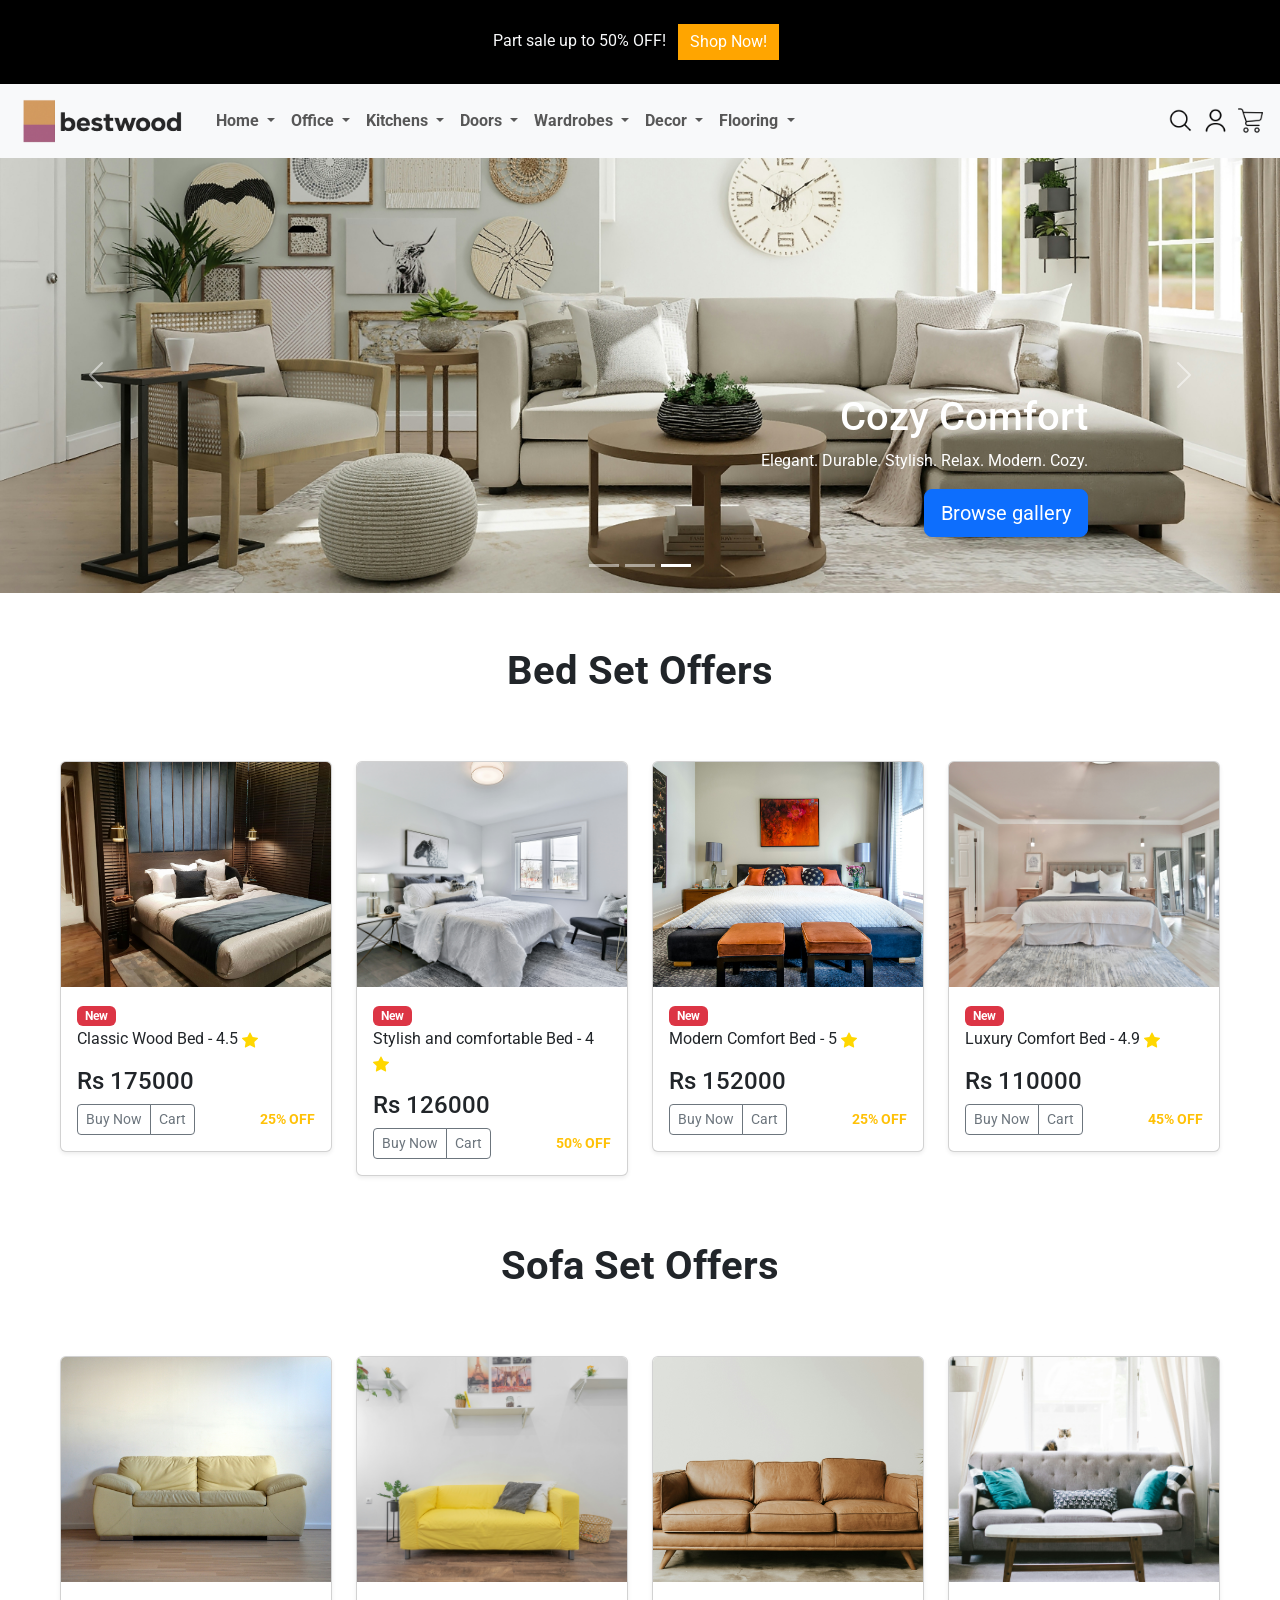
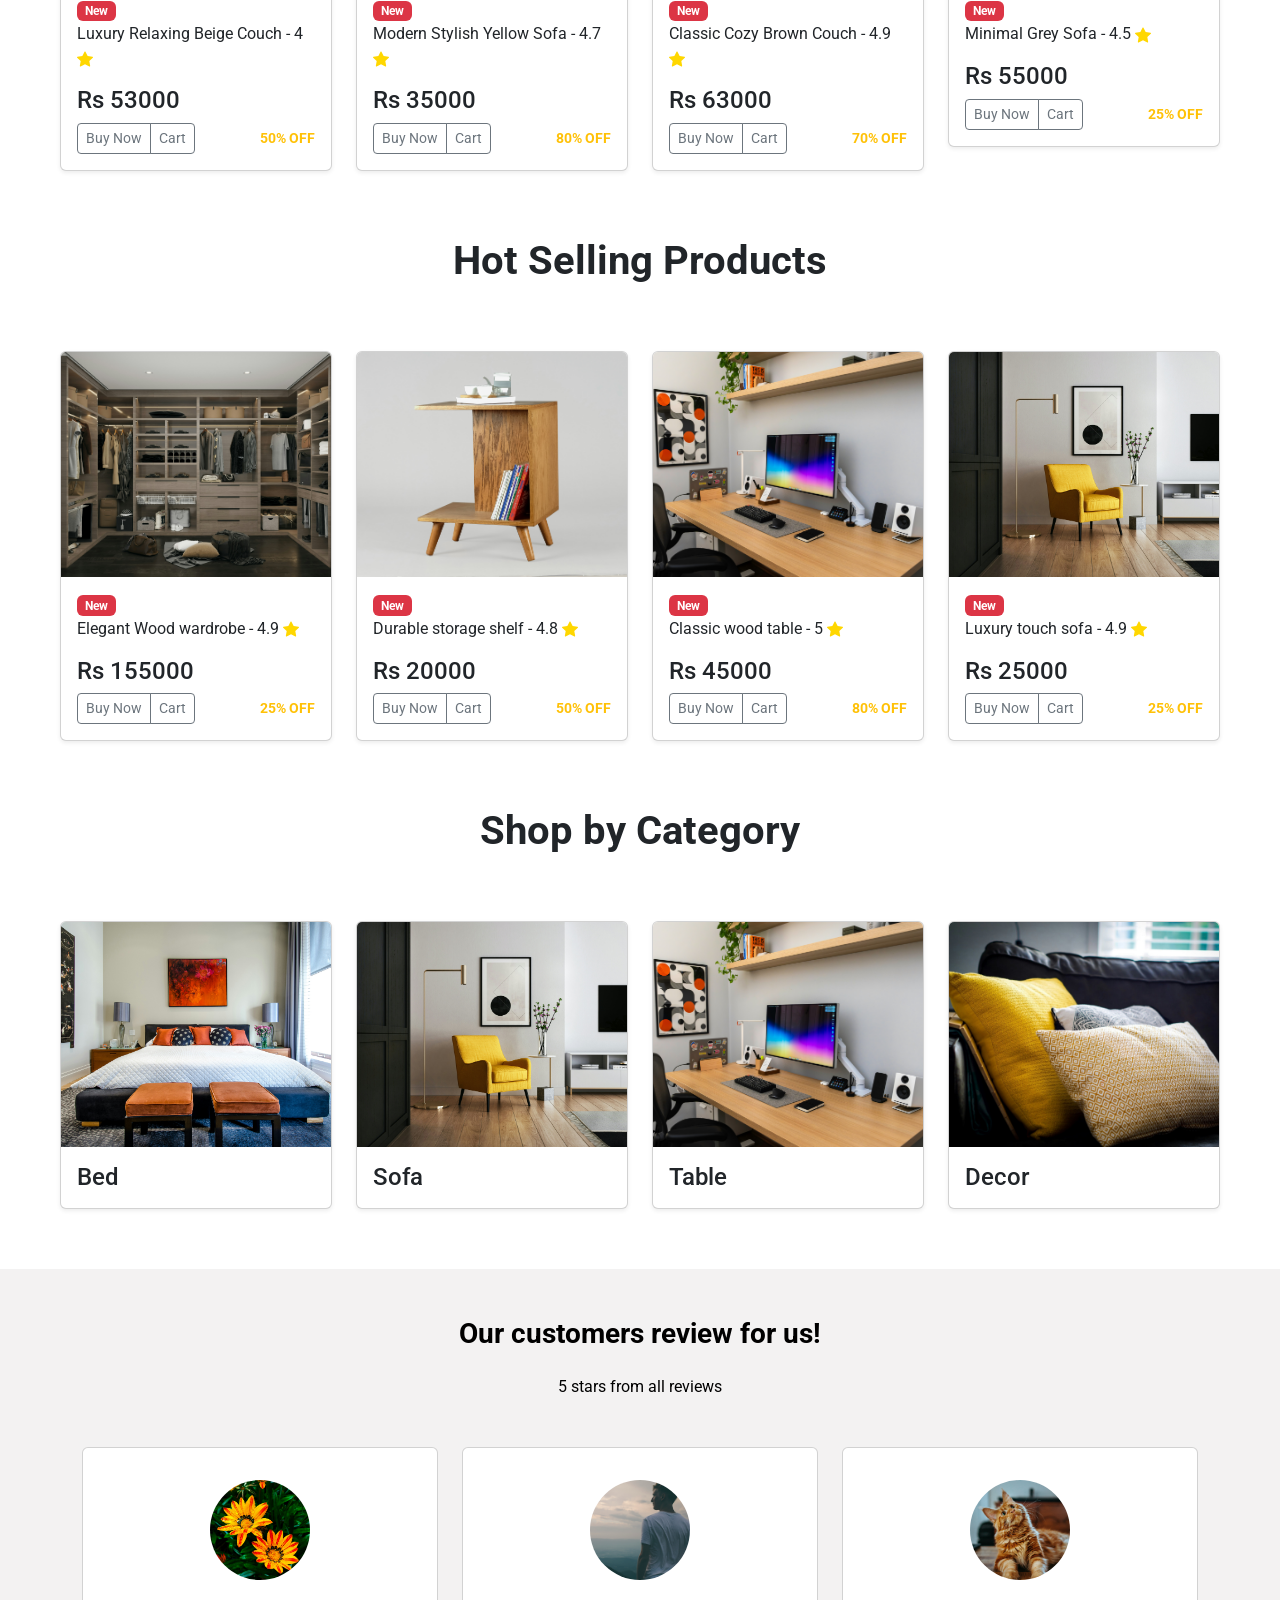
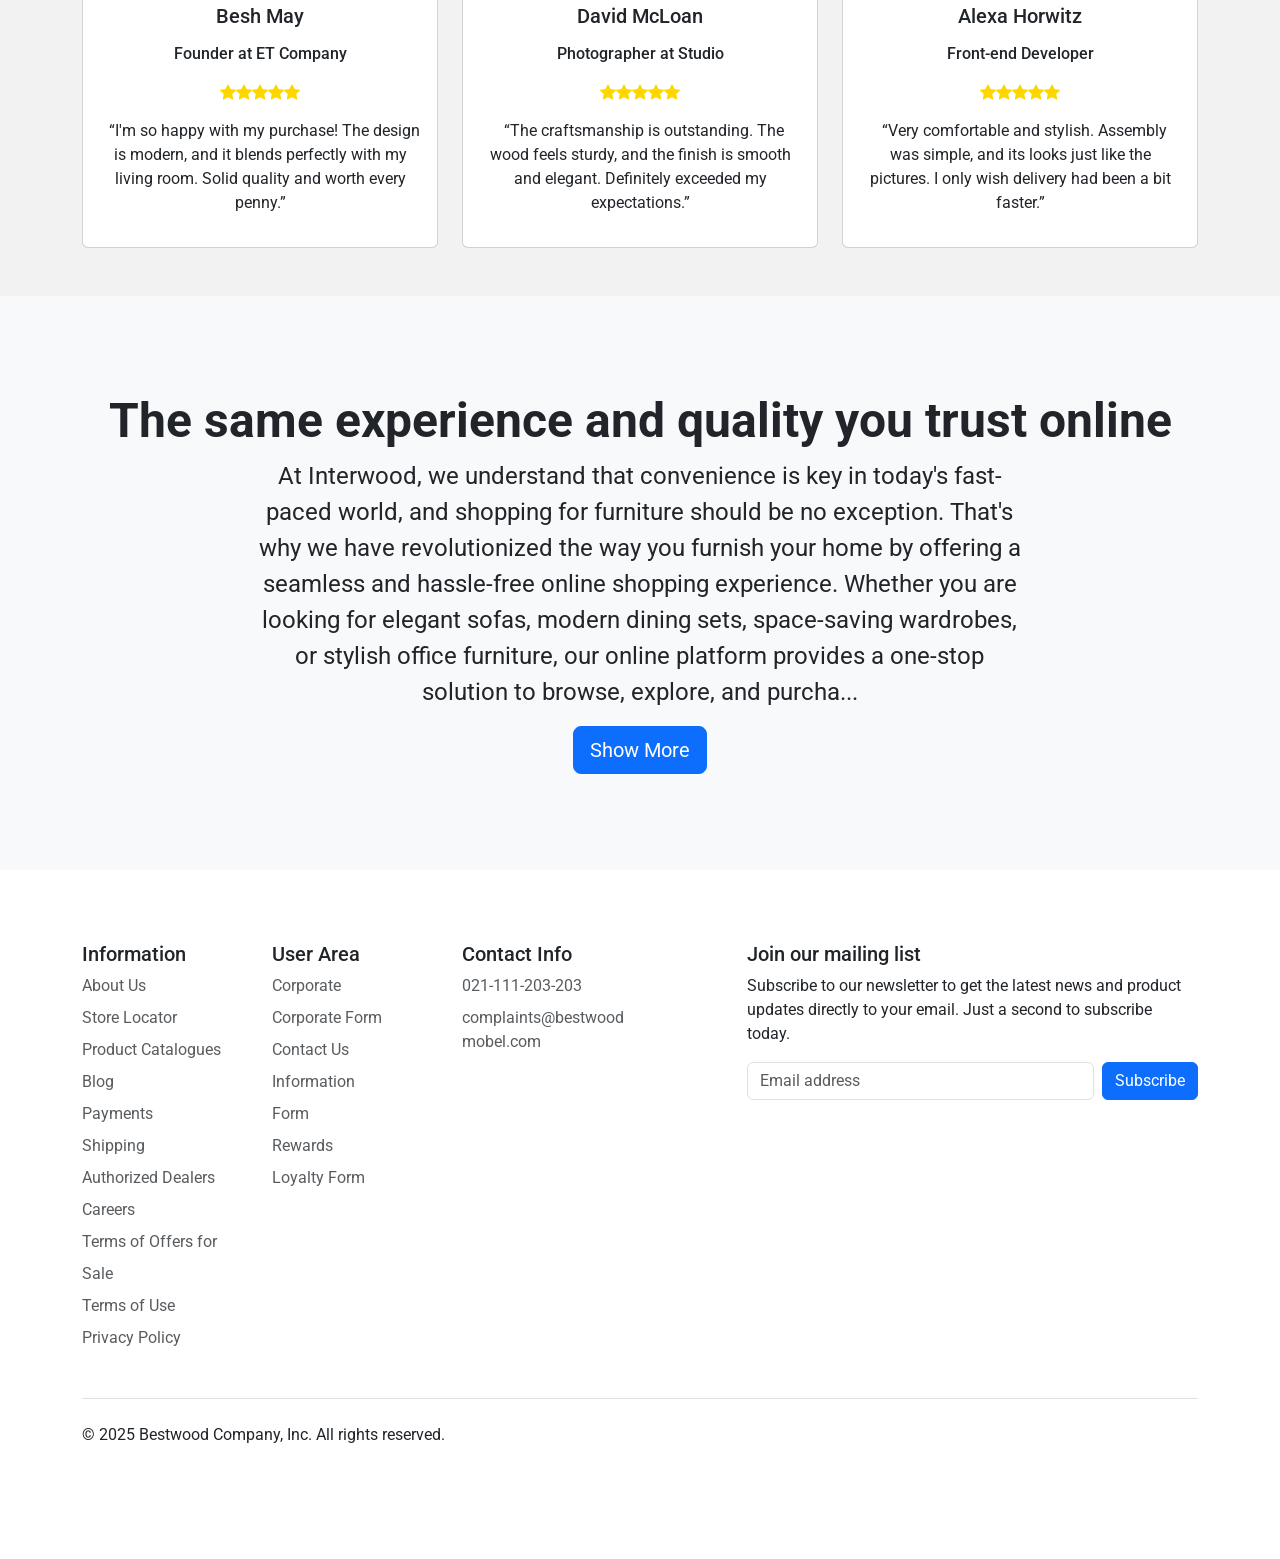
==== bestwood.html @ 203a1818 "add" ====
<!DOCTYPE html>
<html lang="en">
    <head>
        <meta charset="utf-8">
        <meta name="viewport" content="width=device-width, initial-scale=1">
        <title>Bestwood.pk</title>
        <link
            href="https://cdn.jsdelivr.net/npm/bootstrap@5.3.8/dist/css/bootstrap.min.css"
            rel="stylesheet"
            integrity="sha384-sRIl4kxILFvY47J16cr9ZwB07vP4J8+LH7qKQnuqkuIAvNWLzeN8tE5YBujZqJLB"
            crossorigin="anonymous"
        >
        <link rel="preconnect" href="https://fonts.googleapis.com">
        <link rel="preconnect" href="https://fonts.gstatic.com" crossorigin>
        <link href="https://fonts.googleapis.com/css2?family=Roboto:ital,wght@0,100..900;1,100..900&display=swap" rel="stylesheet">
        <link rel="stylesheet" href="styles/index.css">
    </head>
    <body>
        <!--Alert Section-->
        <div class="alert alert-dark text-center text-light mb-0 border-0 rounded-0" role="alert">
            Part sale up to 50% OFF!
            <button class="btn btn-success border-0 rounded-0 m-2">Shop Now!</button>
        </div>
        <!--Navbar Section-->
        <nav class="navbar navbar-expand-lg bg-body-tertiary">
            <div class="container-fluid">
                <a class="navbar-brand" href="index.html">
                    <img class="logo-1" src="images/logo-bw (2).png">
                </a>
                <button
                    class="navbar-toggler"
                    type="button"
                    data-bs-toggle="collapse"
                    data-bs-target="#navbarSupportedContent"
                    aria-controls="navbarSupportedContent"
                    aria-expanded="false"
                    aria-label="Toggle navigation"
                >
                    <span class="navbar-toggler-icon"></span>
                </button>
                <div class="collapse navbar-collapse" id="navbarSupportedContent">
                    <ul class="navbar-nav me-auto mb-2 mb-lg-0">
                        <li class="nav-item dropdown">
                            <a
                                class="nav-link dropdown-toggle fw-bold"
                                href="#"
                                role="button"
                                data-bs-toggle="dropdown"
                                aria-expanded="false"
                            >
                                Home
                            </a>
                            <ul class="dropdown-menu">
                                <li>
                                    <a class="dropdown-item" href="#">Bedroom</a>
                                </li>
                                <li>
                                    <hr class="dropdown-divider">
                                </li>
                                <li>
                                    <a class="dropdown-item" href="#">Kids</a>
                                </li>
                                <li>
                                    <hr class="dropdown-divider">
                                </li>
                                <li>
                                    <a class="dropdown-item" href="#">Living</a>
                                </li>
                                <li>
                                    <hr class="dropdown-divider">
                                </li>
                                <li>
                                    <a class="dropdown-item" href="#">Study</a>
                                </li>
                                <li>
                                    <hr class="dropdown-divider">
                                </li>
                                <li>
                                    <a class="dropdown-item" href="#">Dining</a>
                                </li>
                                <li>
                                    <hr class="dropdown-divider">
                                </li>
                                <li>
                                    <a class="dropdown-item" href="#">Tables</a>
                                </li>
                                <li>
                                    <hr class="dropdown-divider">
                                </li>
                                <li>
                                    <a class="dropdown-item" href="#">Seating</a>
                                </li>
                                <li>
                                    <hr class="dropdown-divider">
                                </li>
                                <li>
                                    <a class="dropdown-item" href="#">Recliners</a>
                                </li>
                                <li>
                                    <hr class="dropdown-divider">
                                </li>
                                <li>
                                    <a class="dropdown-item" href="#">Storage</a>
                                </li>
                            </ul>
                        </li>
                        <li class="nav-item dropdown">
                            <a
                                class="nav-link dropdown-toggle fw-bold"
                                href="#"
                                role="button"
                                data-bs-toggle="dropdown"
                                aria-expanded="false"
                            >
                                Office
                            </a>
                            <ul class="dropdown-menu">
                                <li>
                                    <a class="dropdown-item" href="#">Office Tables</a>
                                </li>
                                <li>
                                    <hr class="dropdown-divider">
                                </li>
                                <li>
                                    <a class="dropdown-item" href="#">Seating</a>
                                </li>
                                <li>
                                    <hr class="dropdown-divider">
                                </li>
                                <li>
                                    <a class="dropdown-item" href="#">Office Chairs</a>
                                </li>
                                <li>
                                    <hr class="dropdown-divider">
                                </li>
                                <li>
                                    <a class="dropdown-item" href="#">Co Working Spaces</a>
                                </li>
                                <li>
                                    <hr class="dropdown-divider">
                                </li>
                                <li>
                                    <a class="dropdown-item" href="#">
                                        Work Stations (by Designs)
                                    </a
                  >
                                </li>
                                <li>
                                    <hr class="dropdown-divider">
                                </li>
                                <li>
                                    <a class="dropdown-item" href="#">
                                        Work Stations (by layouts)
                                    </a
                  >
                                </li>
                                <li>
                                    <hr class="dropdown-divider">
                                </li>
                                <li>
                                    <a class="dropdown-item" href="#">Executive Sets</a>
                                </li>
                                <li>
                                    <hr class="dropdown-divider">
                                </li>
                                <li>
                                    <a class="dropdown-item" href="#">Storage</a>
                                </li>
                            </ul>
                        </li>
                        <li class="nav-item dropdown">
                            <a
                                class="nav-link dropdown-toggle fw-bold"
                                href="#"
                                role="button"
                                data-bs-toggle="dropdown"
                                aria-expanded="false"
                            >
                                Kitchens
                            </a>
                            <ul class="dropdown-menu">
                                <li>
                                    <a class="dropdown-item" href="#">Kitchen Designs</a>
                                </li>
                                <li>
                                    <hr class="dropdown-divider">
                                </li>
                                <li>
                                    <a class="dropdown-item" href="#">Kitchen Accessories</a>
                                </li>
                                <li>
                                    <hr class="dropdown-divider">
                                </li>
                                <li>
                                    <a class="dropdown-item" href="#">Kitchen Appliances</a>
                                </li>
                            </ul>
                        </li>
                        <li class="nav-item dropdown">
                            <a
                                class="nav-link dropdown-toggle fw-bold"
                                href="#"
                                role="button"
                                data-bs-toggle="dropdown"
                                aria-expanded="false"
                            >
                                Doors
                            </a>
                            <ul class="dropdown-menu">
                                <li>
                                    <a class="dropdown-item" href="#">Main Doors</a>
                                </li>
                                <li>
                                    <hr class="dropdown-divider">
                                </li>
                                <li>
                                    <a class="dropdown-item" href="#">Panel Doors</a>
                                </li>
                                <li>
                                    <hr class="dropdown-divider">
                                </li>
                                <li>
                                    <a class="dropdown-item" href="#">Glass Doors</a>
                                </li>
                                <li>
                                    <hr class="dropdown-divider">
                                </li>
                                <li>
                                    <a class="dropdown-item" href="#">Veneer Doors</a>
                                </li>
                                <li>
                                    <hr class="dropdown-divider">
                                </li>
                                <li>
                                    <a class="dropdown-item" href="#">Thermoset Doors</a>
                                </li>
                                <li>
                                    <hr class="dropdown-divider">
                                </li>
                                <li>
                                    <a class="dropdown-item" href="#">Painted Doors</a>
                                </li>
                                <li>
                                    <hr class="dropdown-divider">
                                </li>
                                <li>
                                    <a class="dropdown-item" href="#">Sliding Doors</a>
                                </li>
                                <li>
                                    <hr class="dropdown-divider">
                                </li>
                                <li>
                                    <a class="dropdown-item" href="#">Laminated Doors</a>
                                </li>
                            </ul>
                        </li>
                        <li class="nav-item dropdown">
                            <a
                                class="nav-link dropdown-toggle fw-bold"
                                href="#"
                                role="button"
                                data-bs-toggle="dropdown"
                                aria-expanded="false"
                            >
                                Wardrobes
                            </a>
                            <ul class="dropdown-menu">
                                <li>
                                    <a class="dropdown-item" href="#">Built-in Wardrobes</a>
                                </li>
                                <li>
                                    <hr class="dropdown-divider">
                                </li>
                                <li>
                                    <a class="dropdown-item" href="#">
                                        3 Doors Free-Standing Wardrobes
                                    </a
                  >
                                </li>
                                <li>
                                    <hr class="dropdown-divider">
                                </li>
                                <li>
                                    <a class="dropdown-item" href="#">
                                        2 Doors Free-Standing Wardrobes
                                    </a
                  >
                                </li>
                                <li>
                                    <hr class="dropdown-divider">
                                </li>
                                <li>
                                    <a class="dropdown-item" href="#">
                                        Sliding Free-Standing Wardrobes
                                    </a
                  >
                                </li>
                                <li>
                                    <hr class="dropdown-divider">
                                </li>
                                <li>
                                    <a class="dropdown-item" href="#">Yale Safes</a>
                                </li>
                            </ul>
                        </li>
                        <li class="nav-item dropdown">
                            <a
                                class="nav-link dropdown-toggle fw-bold"
                                href="#"
                                role="button"
                                data-bs-toggle="dropdown"
                                aria-expanded="false"
                            >
                                Decor
                            </a>
                            <ul class="dropdown-menu">
                                <li>
                                    <a class="dropdown-item" href="#">All Decor Acessories</a>
                                </li>
                            </ul>
                        </li>
                        <li class="nav-item dropdown">
                            <a
                                class="nav-link dropdown-toggle fw-bold"
                                href="#"
                                role="button"
                                data-bs-toggle="dropdown"
                                aria-expanded="false"
                            >
                                Flooring
                            </a>
                            <ul class="dropdown-menu">
                                <li>
                                    <a class="dropdown-item" href="#">View all Designs</a>
                                </li>
                            </ul>
                        </li>
                    </ul>
                    <form class="d-flex" role="search">
                        <img class="cart-icon" src="images/search.png">
                        <a class="dropdown-item" href="Usercontact.html">
                            <img class="cart-icon" src="images/user.png">
                        </a>
                        <a class="dropdown-item" href="checkout.html">
                    <img class="cart-icon" src="images/shopping-cart (1).png">
                        </a>
                        <div class=" js-cart-quantity"></div>
                    </form>
                </div>
            </div>
        </nav>
        <!--Carousel Section-->
        <div id="myCarousel" class="carousel slide mb-6" data-bs-ride="carousel">
            <div class="carousel-indicators">
                <button
                    type="button"
                    data-bs-target="#myCarousel"
                    data-bs-slide-to="0"
                    class=""
                    aria-label="Slide 1"
                ></button>
                <button
                    type="button"
                    data-bs-target="#myCarousel"
                    data-bs-slide-to="1"
                    aria-label="Slide 2"
                    class=""
                ></button>
                <button
                    type="button"
                    data-bs-target="#myCarousel"
                    data-bs-slide-to="2"
                    aria-label="Slide 3"
                    class="active"
                    aria-current="true"
                ></button>
            </div>
            <div class="carousel-inner">
                <div class="carousel-item">
                    <img
                        class="bd-placeholder-img"
                        height="100%"
                        width="100%"
                        src="images/image-1.jpg"
                        alt=""
                    >
                    <div class="container">
                        <div class="carousel-caption text-start">
                            <h1>Comfort Meets Style</h1>
                            <p class="opacity-75">
                                Discover our exclusive collection of 25 blending style and comfort. 
                                Perfectly crafted to elevate every corner of your home.
                            </p>
                            <p>
                                <a class="btn btn-lg btn-primary" href="#">SHOP NOW</a>
                            </p>
                        </div>
                    </div>
                </div>
                <div class="carousel-item">
                    <img
                        class="bd-placeholder-img"
                        height="100%"
                        width="100%"
                        src="images/image-2.jpg"
                        alt=""
                    >
                    <div class="container">
                        <div class="carousel-caption">
                            <h1>Chairs for every occasion!</h1>
                            <p>
                                Explore our stylish chair collection. Perfect for adding elegance to your living, dining, or workspace.
                            </p>
                            <p>
                                <a class="btn btn-lg btn-primary" href="#">View Collection</a>
                            </p>
                        </div>
                    </div>
                </div>
                <div class="carousel-item active">
                    <img
                        class="bd-placeholder-img"
                        height="100%"
                        width="100%"
                        src="images/image-3.jpg"
                        alt=""
                    >
                    <div class="container">
                        <div class="carousel-caption text-end">
                            <h1>Cozy Comfort</h1>
                            <p>
                                Elegant. Durable. Stylish. Relax. Modern. Cozy.
                            </p>
                            <p>
                                <a class="btn btn-lg btn-primary" href="#">Browse gallery</a>
                            </p>
                        </div>
                    </div>
                </div>
            </div>
            <button
                class="carousel-control-prev"
                type="button"
                data-bs-target="#myCarousel"
                data-bs-slide="prev"
            >
                <span class="carousel-control-prev-icon" aria-hidden="true"></span>
                <span class="visually-hidden">Previous</span>
            </button>
            <button
                class="carousel-control-next"
                type="button"
                data-bs-target="#myCarousel"
                data-bs-slide="next"
            >
                <span class="carousel-control-next-icon" aria-hidden="true"></span>
                <span class="visually-hidden">Next</span>
            </button>
        </div>
        <!--Bed Section-->
        <div>
            <div class="fs-1 fw-bold text-center pt-5">Bed Set Offers</div>
            <div class="four-columns">
                <div class="row row-cols-1 row-cols-sm-1  row-cols-md-2 row-cols-lg-2 row-cols-xl-4 g-4 js-products-bed">
                </div>
            </div>
            <!--Sofa Section-->
            <div>
                <div class="fs-1 fw-bold text-center ">Sofa Set Offers</div>
                <div class="four-columns ">
                    <div class="row row-cols-1 row-cols-sm-1  row-cols-md-2 row-cols-lg-2 row-cols-xl-4 g-4 js-products-sofa">            
                    </div>
                </div>
                <!--Hot Selling Section-->
                <div>
                    <div class="fs-1 fw-bold text-center ">Hot Selling Products</div>
                    <div class="four-columns ">
                        <div class="row row-cols-1 row-cols-sm-1  row-cols-md-2 row-cols-lg-2 row-cols-xl-4 g-4 js-products-hot ">
                        </div>
                    </div>
                    <!--Category Section-->
                    <div>
                        <div class="fs-1 fw-bold text-center ">Shop by Category</div>
                        <div class="four-columns">
                            <div class="row row-cols-1 row-cols-sm-1  row-cols-md-2 row-cols-lg-2 row-cols-xl-4 g-4">
                                <div class="col">
                                    <div class="card shadow-sm">
                                        <img class="card-img-top img-fluid" src="images/products/bed-3.jpg" alt="">
                                        <div class="card-body">
                                            <h4 class="card-text">Bed</h4>
                                        </div>
                                    </div>
                                </div>
                                <div class="col">
                                    <div class="card shadow-sm">
                                        <img class="card-img-top img-fluid" src="images/products/hot-4.jpg" alt="">
                                        <div class="card-body">
                                            <h4 class="card-text">Sofa</h4>
                                        </div>
                                    </div>
                                </div>
                                <div class="col">
                                    <div class="card shadow-sm">
                                        <img class="card-img-top img-fluid" src="images/products/hot-3.jpg" alt="">
                                        <div class="card-body">
                                            <h4 class="card-text">Table</h4>
                                        </div>
                                    </div>
                                </div>
                                <div class="col">
                                    <div class="card shadow-sm">
                                        <img class="card-img-top img-fluid" src="images/decor.jpg" alt="">
                                        <div class="card-body">
                                            <h4 class="card-text">Decor</h4>
                                        </div>
                                    </div>
                                </div>
                            </div>
                        </div>
                        <!--Section Review-->
                        <section class="review-container m-0">
                            <div class="container py-5">
                                <div class="row d-flex justify-content-center">
                                    <div class="col-md-10 col-xl-8 text-center">
                                        <h3 class="fw-bold mb-4">Our customers review for us!</h3>
                                        <p class="mb-4 pb-2 mb-md-5 pb-md-0">
                                            5 stars from all reviews
                                        </p>
                                    </div>
                                </div>
                                <div class="row text-center">
                                    <div class="col-md-4 mb-4 mb-md-0">
                                        <div class="card">
                                            <div class="card-body py-4 mt-2">
                                                <div class="d-flex justify-content-center mb-4">
                                                    <img
                                                        src="images/profile-1.jpg"
                                                        class="rounded-circle shadow-1-strong"
                                                        width="100"
                                                        height="100"
                                                    >
                                                </div>
                                                <h5 class="font-weight-bold">Besh May</h5>
                                                <h6 class="font-weight-bold my-3">Founder at ET Company</h6>
                                                <ul class="list-unstyled d-flex justify-content-center">
                                                    <li>
                                                        <svg
                                                            xmlns="http://www.w3.org/2000/svg"
                                                            width="16"
                                                            height="16"
                                                            fill="currentColor"
                                                            class="bi bi-star-fill"
                                                            viewBox="0 0 16 16"
                                                        >
                                                            <path d="M3.612 15.443c-.386.198-.824-.149-.746-.592l.83-4.73L.173 6.765c-.329-.314-.158-.888.283-.95l4.898-.696L7.538.792c.197-.39.73-.39.927 0l2.184 4.327 4.898.696c.441.062.612.636.282.95l-3.522 3.356.83 4.73c.078.443-.36.79-.746.592L8 13.187l-4.389 2.256z"/>
                                                        </svg>
                                                    </li>
                                                    <li>
                                                        <svg
                                                            xmlns="http://www.w3.org/2000/svg"
                                                            width="16"
                                                            height="16"
                                                            fill="currentColor"
                                                            class="bi bi-star-fill"
                                                            viewBox="0 0 16 16"
                                                        >
                                                            <path d="M3.612 15.443c-.386.198-.824-.149-.746-.592l.83-4.73L.173 6.765c-.329-.314-.158-.888.283-.95l4.898-.696L7.538.792c.197-.39.73-.39.927 0l2.184 4.327 4.898.696c.441.062.612.636.282.95l-3.522 3.356.83 4.73c.078.443-.36.79-.746.592L8 13.187l-4.389 2.256z"/>
                                                        </svg>
                                                    </li>
                                                    <li>
                                                        <svg
                                                            xmlns="http://www.w3.org/2000/svg"
                                                            width="16"
                                                            height="16"
                                                            fill="currentColor"
                                                            class="bi bi-star-fill"
                                                            viewBox="0 0 16 16"
                                                        >
                                                            <path d="M3.612 15.443c-.386.198-.824-.149-.746-.592l.83-4.73L.173 6.765c-.329-.314-.158-.888.283-.95l4.898-.696L7.538.792c.197-.39.73-.39.927 0l2.184 4.327 4.898.696c.441.062.612.636.282.95l-3.522 3.356.83 4.73c.078.443-.36.79-.746.592L8 13.187l-4.389 2.256z"/>
                                                        </svg>
                                                    </li>
                                                    <li>
                                                        <svg
                                                            xmlns="http://www.w3.org/2000/svg"
                                                            width="16"
                                                            height="16"
                                                            fill="currentColor"
                                                            class="bi bi-star-fill"
                                                            viewBox="0 0 16 16"
                                                        >
                                                            <path d="M3.612 15.443c-.386.198-.824-.149-.746-.592l.83-4.73L.173 6.765c-.329-.314-.158-.888.283-.95l4.898-.696L7.538.792c.197-.39.73-.39.927 0l2.184 4.327 4.898.696c.441.062.612.636.282.95l-3.522 3.356.83 4.73c.078.443-.36.79-.746.592L8 13.187l-4.389 2.256z"/>
                                                        </svg>
                                                    </li>
                                                    <li>
                                                        <svg
                                                            xmlns="http://www.w3.org/2000/svg"
                                                            width="16"
                                                            height="16"
                                                            fill="currentColor"
                                                            class="bi bi-star-fill"
                                                            viewBox="0 0 16 16"
                                                        >
                                                            <path d="M3.612 15.443c-.386.198-.824-.149-.746-.592l.83-4.73L.173 6.765c-.329-.314-.158-.888.283-.95l4.898-.696L7.538.792c.197-.39.73-.39.927 0l2.184 4.327 4.898.696c.441.062.612.636.282.95l-3.522 3.356.83 4.73c.078.443-.36.79-.746.592L8 13.187l-4.389 2.256z"/>
                                                        </svg>
                                                    </li>
                                                </ul>
                                                <p class="mb-2">
                                                    <i class="fas fa-quote-left pe-2"></i>
                                                    “I&apos;m so happy with my purchase! The design is modern, and it blends perfectly with my living room. 
              Solid quality and worth every penny.”
                                                </p>
                                            </div>
                                        </div>
                                    </div>
                                    <div class="col-md-4 mb-4 mb-md-0">
                                        <div class="card">
                                            <div class="card-body py-4 mt-2">
                                                <div class="d-flex justify-content-center mb-4">
                                                    <img
                                                        src="images/profile-2.jpg"
                                                        class="rounded-circle shadow-1-strong"
                                                        width="100"
                                                        height="100"
                                                    >
                                                </div>
                                                <h5 class="font-weight-bold">David McLoan</h5>
                                                <h6 class="font-weight-bold my-3">Photographer at Studio</h6>
                                                <ul class="list-unstyled d-flex justify-content-center">
                                                    <li>
                                                        <svg
                                                            xmlns="http://www.w3.org/2000/svg"
                                                            width="16"
                                                            height="16"
                                                            fill="currentColor"
                                                            class="bi bi-star-fill"
                                                            viewBox="0 0 16 16"
                                                        >
                                                            <path d="M3.612 15.443c-.386.198-.824-.149-.746-.592l.83-4.73L.173 6.765c-.329-.314-.158-.888.283-.95l4.898-.696L7.538.792c.197-.39.73-.39.927 0l2.184 4.327 4.898.696c.441.062.612.636.282.95l-3.522 3.356.83 4.73c.078.443-.36.79-.746.592L8 13.187l-4.389 2.256z"/>
                                                        </svg>
                                                    </li>
                                                    <li>
                                                        <svg
                                                            xmlns="http://www.w3.org/2000/svg"
                                                            width="16"
                                                            height="16"
                                                            fill="currentColor"
                                                            class="bi bi-star-fill"
                                                            viewBox="0 0 16 16"
                                                        >
                                                            <path d="M3.612 15.443c-.386.198-.824-.149-.746-.592l.83-4.73L.173 6.765c-.329-.314-.158-.888.283-.95l4.898-.696L7.538.792c.197-.39.73-.39.927 0l2.184 4.327 4.898.696c.441.062.612.636.282.95l-3.522 3.356.83 4.73c.078.443-.36.79-.746.592L8 13.187l-4.389 2.256z"/>
                                                        </svg>
                                                    </li>
                                                    <li>
                                                        <svg
                                                            xmlns="http://www.w3.org/2000/svg"
                                                            width="16"
                                                            height="16"
                                                            fill="currentColor"
                                                            class="bi bi-star-fill"
                                                            viewBox="0 0 16 16"
                                                        >
                                                            <path d="M3.612 15.443c-.386.198-.824-.149-.746-.592l.83-4.73L.173 6.765c-.329-.314-.158-.888.283-.95l4.898-.696L7.538.792c.197-.39.73-.39.927 0l2.184 4.327 4.898.696c.441.062.612.636.282.95l-3.522 3.356.83 4.73c.078.443-.36.79-.746.592L8 13.187l-4.389 2.256z"/>
                                                        </svg>
                                                    </li>
                                                    <li>
                                                        <svg
                                                            xmlns="http://www.w3.org/2000/svg"
                                                            width="16"
                                                            height="16"
                                                            fill="currentColor"
                                                            class="bi bi-star-fill"
                                                            viewBox="0 0 16 16"
                                                        >
                                                            <path d="M3.612 15.443c-.386.198-.824-.149-.746-.592l.83-4.73L.173 6.765c-.329-.314-.158-.888.283-.95l4.898-.696L7.538.792c.197-.39.73-.39.927 0l2.184 4.327 4.898.696c.441.062.612.636.282.95l-3.522 3.356.83 4.73c.078.443-.36.79-.746.592L8 13.187l-4.389 2.256z"/>
                                                        </svg>
                                                    </li>
                                                    <li>
                                                        <svg
                                                            xmlns="http://www.w3.org/2000/svg"
                                                            width="16"
                                                            height="16"
                                                            fill="currentColor"
                                                            class="bi bi-star-fill"
                                                            viewBox="0 0 16 16"
                                                        >
                                                            <path d="M3.612 15.443c-.386.198-.824-.149-.746-.592l.83-4.73L.173 6.765c-.329-.314-.158-.888.283-.95l4.898-.696L7.538.792c.197-.39.73-.39.927 0l2.184 4.327 4.898.696c.441.062.612.636.282.95l-3.522 3.356.83 4.73c.078.443-.36.79-.746.592L8 13.187l-4.389 2.256z"/>
                                                        </svg>
                                                    </li>
                                                </ul>
                                                <p class="mb-2">
                                                    <i class="fas fa-quote-left pe-2"></i>
                                                    “The craftsmanship is outstanding. The wood feels sturdy, and the finish is smooth and elegant. Definitely exceeded my expectations.”
                                                </p>
                                            </div>
                                        </div>
                                    </div>
                                    <div class="col-md-4 mb-0">
                                        <div class="card">
                                            <div class="card-body py-4 mt-2">
                                                <div class="d-flex justify-content-center mb-4">
                                                    <img
                                                        src="images/profile-3.jpg"
                                                        class="rounded-circle shadow-1-strong"
                                                        width="100"
                                                        height="100"
                                                    >
                                                </div>
                                                <h5 class="font-weight-bold">Alexa Horwitz</h5>
                                                <h6 class="font-weight-bold my-3">Front-end Developer</h6>
                                                <ul class="list-unstyled d-flex justify-content-center">
                                                    <li>
                                                        <svg
                                                            xmlns="http://www.w3.org/2000/svg"
                                                            width="16"
                                                            height="16"
                                                            fill="currentColor"
                                                            class="bi bi-star-fill"
                                                            viewBox="0 0 16 16"
                                                        >
                                                            <path d="M3.612 15.443c-.386.198-.824-.149-.746-.592l.83-4.73L.173 6.765c-.329-.314-.158-.888.283-.95l4.898-.696L7.538.792c.197-.39.73-.39.927 0l2.184 4.327 4.898.696c.441.062.612.636.282.95l-3.522 3.356.83 4.73c.078.443-.36.79-.746.592L8 13.187l-4.389 2.256z"/>
                                                        </svg>
                                                    </li>
                                                    <li>
                                                        <svg
                                                            xmlns="http://www.w3.org/2000/svg"
                                                            width="16"
                                                            height="16"
                                                            fill="currentColor"
                                                            class="bi bi-star-fill"
                                                            viewBox="0 0 16 16"
                                                        >
                                                            <path d="M3.612 15.443c-.386.198-.824-.149-.746-.592l.83-4.73L.173 6.765c-.329-.314-.158-.888.283-.95l4.898-.696L7.538.792c.197-.39.73-.39.927 0l2.184 4.327 4.898.696c.441.062.612.636.282.95l-3.522 3.356.83 4.73c.078.443-.36.79-.746.592L8 13.187l-4.389 2.256z"/>
                                                        </svg>
                                                    </li>
                                                    <li>
                                                        <svg
                                                            xmlns="http://www.w3.org/2000/svg"
                                                            width="16"
                                                            height="16"
                                                            fill="currentColor"
                                                            class="bi bi-star-fill"
                                                            viewBox="0 0 16 16"
                                                        >
                                                            <path d="M3.612 15.443c-.386.198-.824-.149-.746-.592l.83-4.73L.173 6.765c-.329-.314-.158-.888.283-.95l4.898-.696L7.538.792c.197-.39.73-.39.927 0l2.184 4.327 4.898.696c.441.062.612.636.282.95l-3.522 3.356.83 4.73c.078.443-.36.79-.746.592L8 13.187l-4.389 2.256z"/>
                                                        </svg>
                                                    </li>
                                                    <li>
                                                        <svg
                                                            xmlns="http://www.w3.org/2000/svg"
                                                            width="16"
                                                            height="16"
                                                            fill="currentColor"
                                                            class="bi bi-star-fill"
                                                            viewBox="0 0 16 16"
                                                        >
                                                            <path d="M3.612 15.443c-.386.198-.824-.149-.746-.592l.83-4.73L.173 6.765c-.329-.314-.158-.888.283-.95l4.898-.696L7.538.792c.197-.39.73-.39.927 0l2.184 4.327 4.898.696c.441.062.612.636.282.95l-3.522 3.356.83 4.73c.078.443-.36.79-.746.592L8 13.187l-4.389 2.256z"/>
                                                        </svg>
                                                    </li>
                                                    <li>
                                                        <svg
                                                            xmlns="http://www.w3.org/2000/svg"
                                                            width="16"
                                                            height="16"
                                                            fill="currentColor"
                                                            class="bi bi-star-fill"
                                                            viewBox="0 0 16 16"
                                                        >
                                                            <path d="M3.612 15.443c-.386.198-.824-.149-.746-.592l.83-4.73L.173 6.765c-.329-.314-.158-.888.283-.95l4.898-.696L7.538.792c.197-.39.73-.39.927 0l2.184 4.327 4.898.696c.441.062.612.636.282.95l-3.522 3.356.83 4.73c.078.443-.36.79-.746.592L8 13.187l-4.389 2.256z"/>
                                                        </svg>
                                                    </li>
                                                </ul>
                                                <p class="mb-2">
                                                    <i class="fas fa-quote-left pe-2"></i>
                                                    “Very comfortable and stylish. Assembly was simple, and its looks just like the pictures. I only wish delivery had been a bit faster.”
                                                </p>
                                            </div>
                                        </div>
                                    </div>
                                </div>
                            </div>
                        </section>
                        <div class="p-5 mb-4 bg-body-tertiary rounded-0">
                            <div class="container-fluid py-5 text-center d-flex flex-column align-items-center">
                                <h1 class="display-5 fw-bold">The same experience and quality you trust online</h1>
                                <p class="col-md-8 fs-4">At Interwood, we understand that convenience is key in today&#39;s fast-paced world, and shopping for furniture should be no exception. That&#39;s why we have revolutionized the way you furnish your home by offering a seamless and hassle-free online shopping experience. Whether you are looking for elegant sofas, modern dining sets, space-saving wardrobes, or stylish office furniture, our online platform provides a one-stop solution to browse, explore, and purcha...</p>
                                <button class="btn btn-primary btn-lg" type="button">Show More</button>
                            </div>
                        </div>
                        <!--Footer Section-->
                        <div class="container">
                            <footer class="py-5">
                                <div class="row">
                                    <div class="col-6 col-md-2 sm col-12 col-md-1 mb-3">
                                        <h5>Information</h5>
                                        <ul class="nav flex-column">
                                            <li class="nav-item mb-2">
                                                <a href="#" class="nav-link p-0 text-body-secondary">About Us</a>
                                            </li>
                                            <li class="nav-item mb-2">
                                                <a href="#" class="nav-link p-0 text-body-secondary">Store Locator</a>
                                            </li>
                                            <li class="nav-item mb-2">
                                                <a href="#" class="nav-link p-0 text-body-secondary">Product Catalogues</a>
                                            </li>
                                            <li class="nav-item mb-2">
                                                <a href="#" class="nav-link p-0 text-body-secondary">Blog</a>
                                            </li>
                                            <li class="nav-item mb-2">
                                                <a href="#" class="nav-link p-0 text-body-secondary">Payments</a>
                                            </li>
                                            <li class="nav-item mb-2">
                                                <a href="#" class="nav-link p-0 text-body-secondary">Shipping</a>
                                            </li>
                                            <li class="nav-item mb-2">
                                                <a href="#" class="nav-link p-0 text-body-secondary">Authorized Dealers</a>
                                            </li>
                                            <li class="nav-item mb-2">
                                                <a href="#" class="nav-link p-0 text-body-secondary">Careers</a>
                                            </li>
                                            <li class="nav-item mb-2">
                                                <a href="#" class="nav-link p-0 text-body-secondary">Terms of Offers for</a>
                                            </li>
                                            <li class="nav-item mb-2">
                                                <a href="#" class="nav-link p-0 text-body-secondary">Sale</a>
                                            </li>
                                            <li class="nav-item mb-2">
                                                <a href="#" class="nav-link p-0 text-body-secondary">Terms of Use</a>
                                            </li>
                                            <li class="nav-item mb-2">
                                                <a href="#" class="nav-link p-0 text-body-secondary">Privacy Policy</a>
                                            </li>
                                        </ul>
                                    </div>
                                    <div class="col-6 col-md-2 sm col-12 col-md-1 mb-3">
                                        <h5>User Area</h5>
                                        <ul class="nav flex-column">
                                            <li class="nav-item mb-2">
                                                <a href="#" class="nav-link p-0 text-body-secondary">Corporate</a>
                                            </li>
                                            <li class="nav-item mb-2">
                                                <a href="#" class="nav-link p-0 text-body-secondary">Corporate Form</a>
                                            </li>
                                            <li class="nav-item mb-2">
                                                <a href="#" class="nav-link p-0 text-body-secondary">Contact Us</a>
                                            </li>
                                            <li class="nav-item mb-2">
                                                <a href="#" class="nav-link p-0 text-body-secondary">Information</a>
                                            </li>
                                            <li class="nav-item mb-2">
                                                <a href="#" class="nav-link p-0 text-body-secondary">Form</a>
                                            </li>
                                            <li class="nav-item mb-2">
                                                <a href="#" class="nav-link p-0 text-body-secondary">Rewards</a>
                                            </li>
                                            <li class="nav-item mb-2">
                                                <a href="#" class="nav-link p-0 text-body-secondary">Loyalty Form</a>
                                            </li>
                                        </ul>
                                    </div>
                                    <div class="col-6 col-md-2 sm col-12 col-md-1 mb-3">
                                        <h5>Contact Info</h5>
                                        <ul class="nav flex-column">
                                            <li class="nav-item mb-2">
                                                <a href="#" class="nav-link p-0 text-body-secondary">021-111-203-203</a>
                                            </li>
                                            <li class="nav-item mb-2">
                                                <a href="#" class="nav-link p-0 text-body-secondary text-break">complaints@bestwoodmobel.com</a>
                                            </li>
                                        </ul>
                                    </div>
                                    <div class="col-md-5 offset-md-1 mb-3">
                                        <form>
                                            <h5>Join our mailing list</h5>
                                            <p>Subscribe to our newsletter to get the latest news and product updates directly to your email. Just a second to subscribe today.</p>
                                            <div class="d-flex flex-column flex-sm-row w-100 gap-2">
                                                <label for="newsletter1" class="visually-hidden">Email address</label>
                                                <input
                                                    id="newsletter1"
                                                    type="email"
                                                    class="form-control"
                                                    placeholder="Email address"
                                                >
                                                <button class="btn btn-primary" type="button">Subscribe</button>
                                            </div>
                                        </form>
                                    </div>
                                </div>
                                <div class="d-flex flex-column flex-sm-row justify-content-between py-4 my-4 border-top">
                                    <p>© 2025 Bestwood Company, Inc. All rights reserved.</p>
                                    <ul class="list-unstyled d-flex">
                                        <li class="ms-3">
                                            <a class="link-body-emphasis" href="#" aria-label="Instagram">
                                                <svg class="bi" width="24" height="24">
                                                    <use xlink:href="#instagram"></use>
                                                </svg>
                                            </a>
                                        </li>
                                        <li class="ms-3">
                                            <a class="link-body-emphasis" href="#" aria-label="Facebook">
                                                <svg
                                                    class="bi"
                                                    width="24"
                                                    height="24"
                                                    aria-hidden="true"
                                                >
                                                    <use xlink:href="#facebook"></use>
                                                </svg>
                                            </a>
                                        </li>
                                    </ul>
                                </div>
                            </footer>
                        </div>
                        
                        <script src="scripts/bestwood.js" type="module"></script>
                        <script src="https://cdn.jsdelivr.net/npm/bootstrap@5.3.8/dist/js/bootstrap.bundle.min.js" integrity="sha384-FKyoEForCGlyvwx9Hj09JcYn3nv7wiPVlz7YYwJrWVcXK/BmnVDxM+D2scQbITxI" crossorigin="anonymous"></script>
                    </body>
                </html>
---- styles/index.css ----
/* Reset and Base Styles */
*,
*::before,
*::after {
  box-sizing: border-box;
}

body {
  font-family: Roboto, Arial;
}

.alert-dark {
  background-color: black;
}

.btn-success {
  background-color: orange;
}

.logo-1 {
  width: 180px;
  height: auto;
}

.cart-icon {
  width: 25px;
  object-fit: cover;
  margin: 5px;
}

.cart-icon:hover {
  filter: brightness(0) saturate(100%) invert(46%) sepia(93%) saturate(2063%)
    hue-rotate(1deg) brightness(103%) contrast(105%);
}

.review-container {
  color: #000;
  background-color: #f3f2f2;
}
.four-columns,
.review-container {
  margin: 60px;
}

.card-img-top {
  height: 225px;
  object-fit: cover;
  object-position: center;
}

.bi-star-fill {
  color: gold;
}

.rounded-circle {
  object-position: center;
  object-fit: cover;
}

.sign-bg {
  background-color: #fffff3;
}

/* Responsive Design */
/* Mobile Screen */

@media only screen and (max-width: 767px) {
  .carousel-caption {
    display: none;
  }

  .four-columns {
    margin: 15px;
  }
}

/* Tablet Screen */
@media only screen and (min-width: 768px) and (max-width: 1024px) {
}
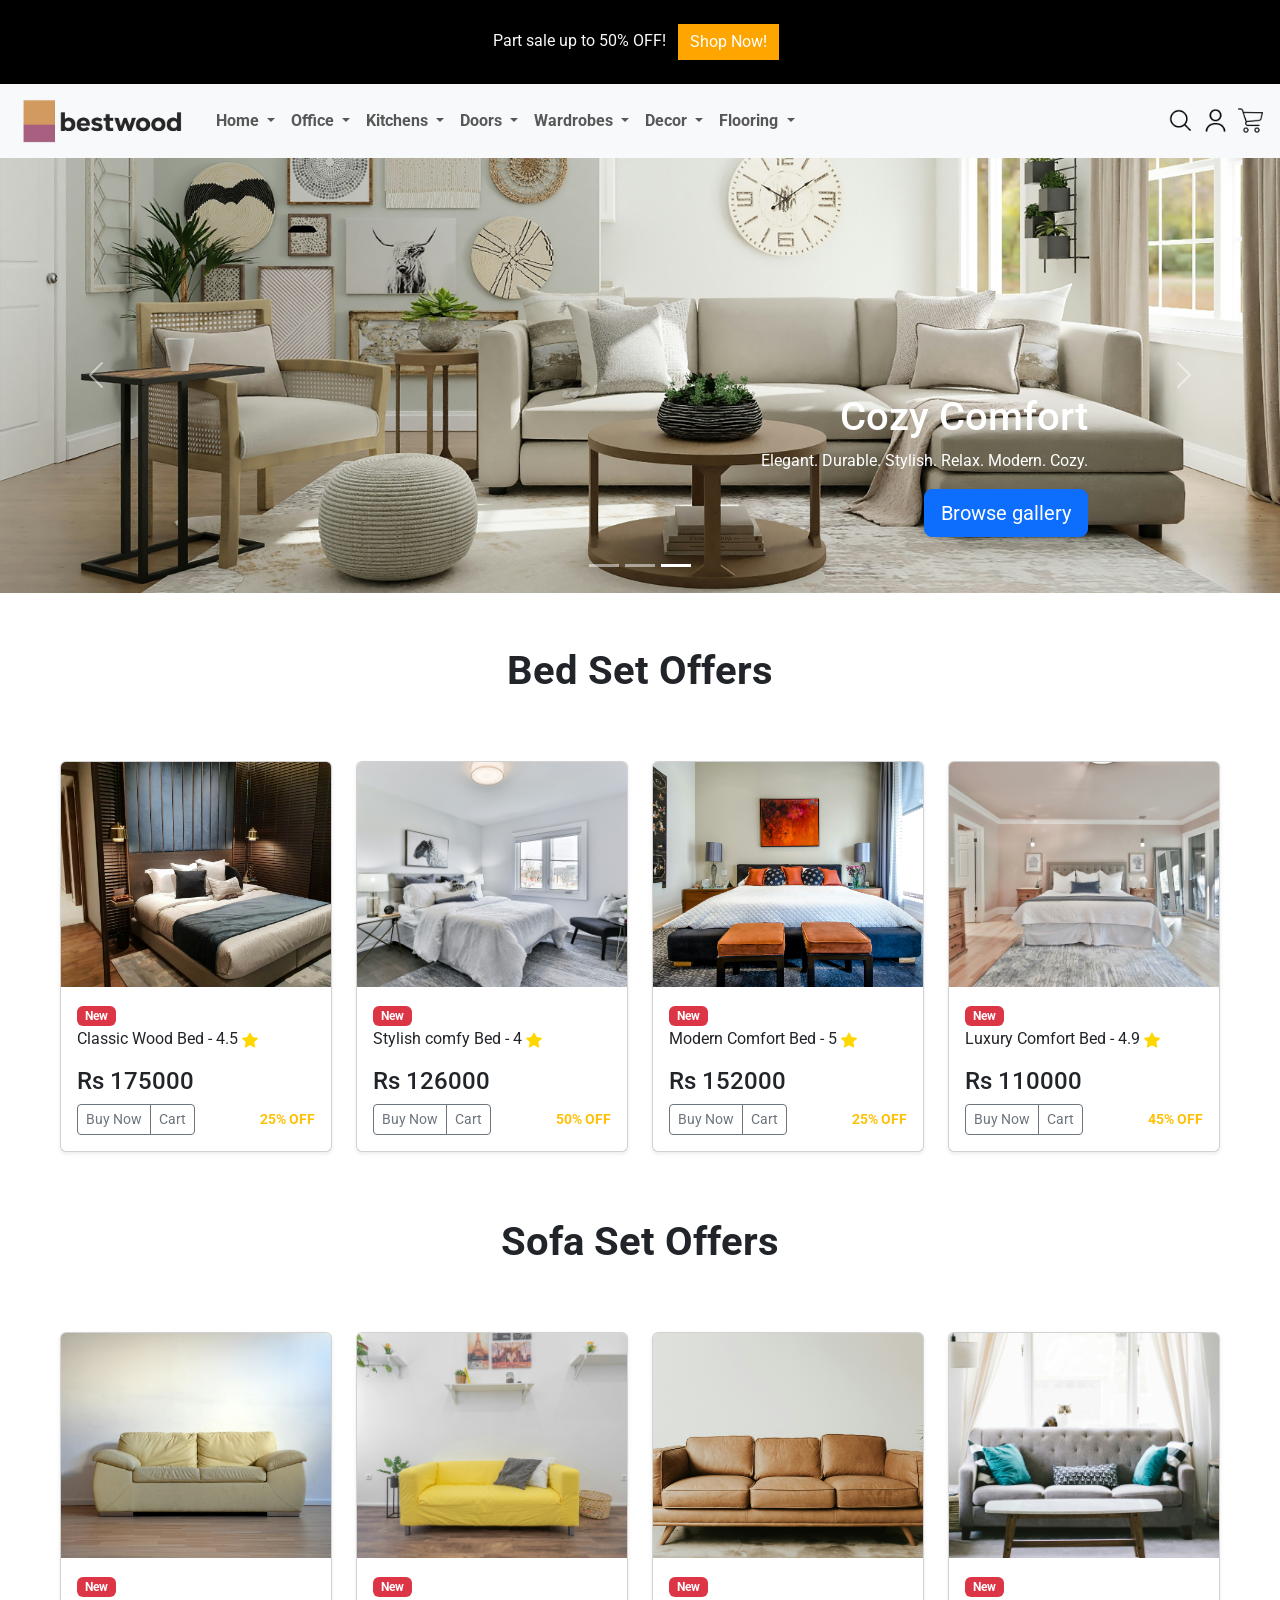
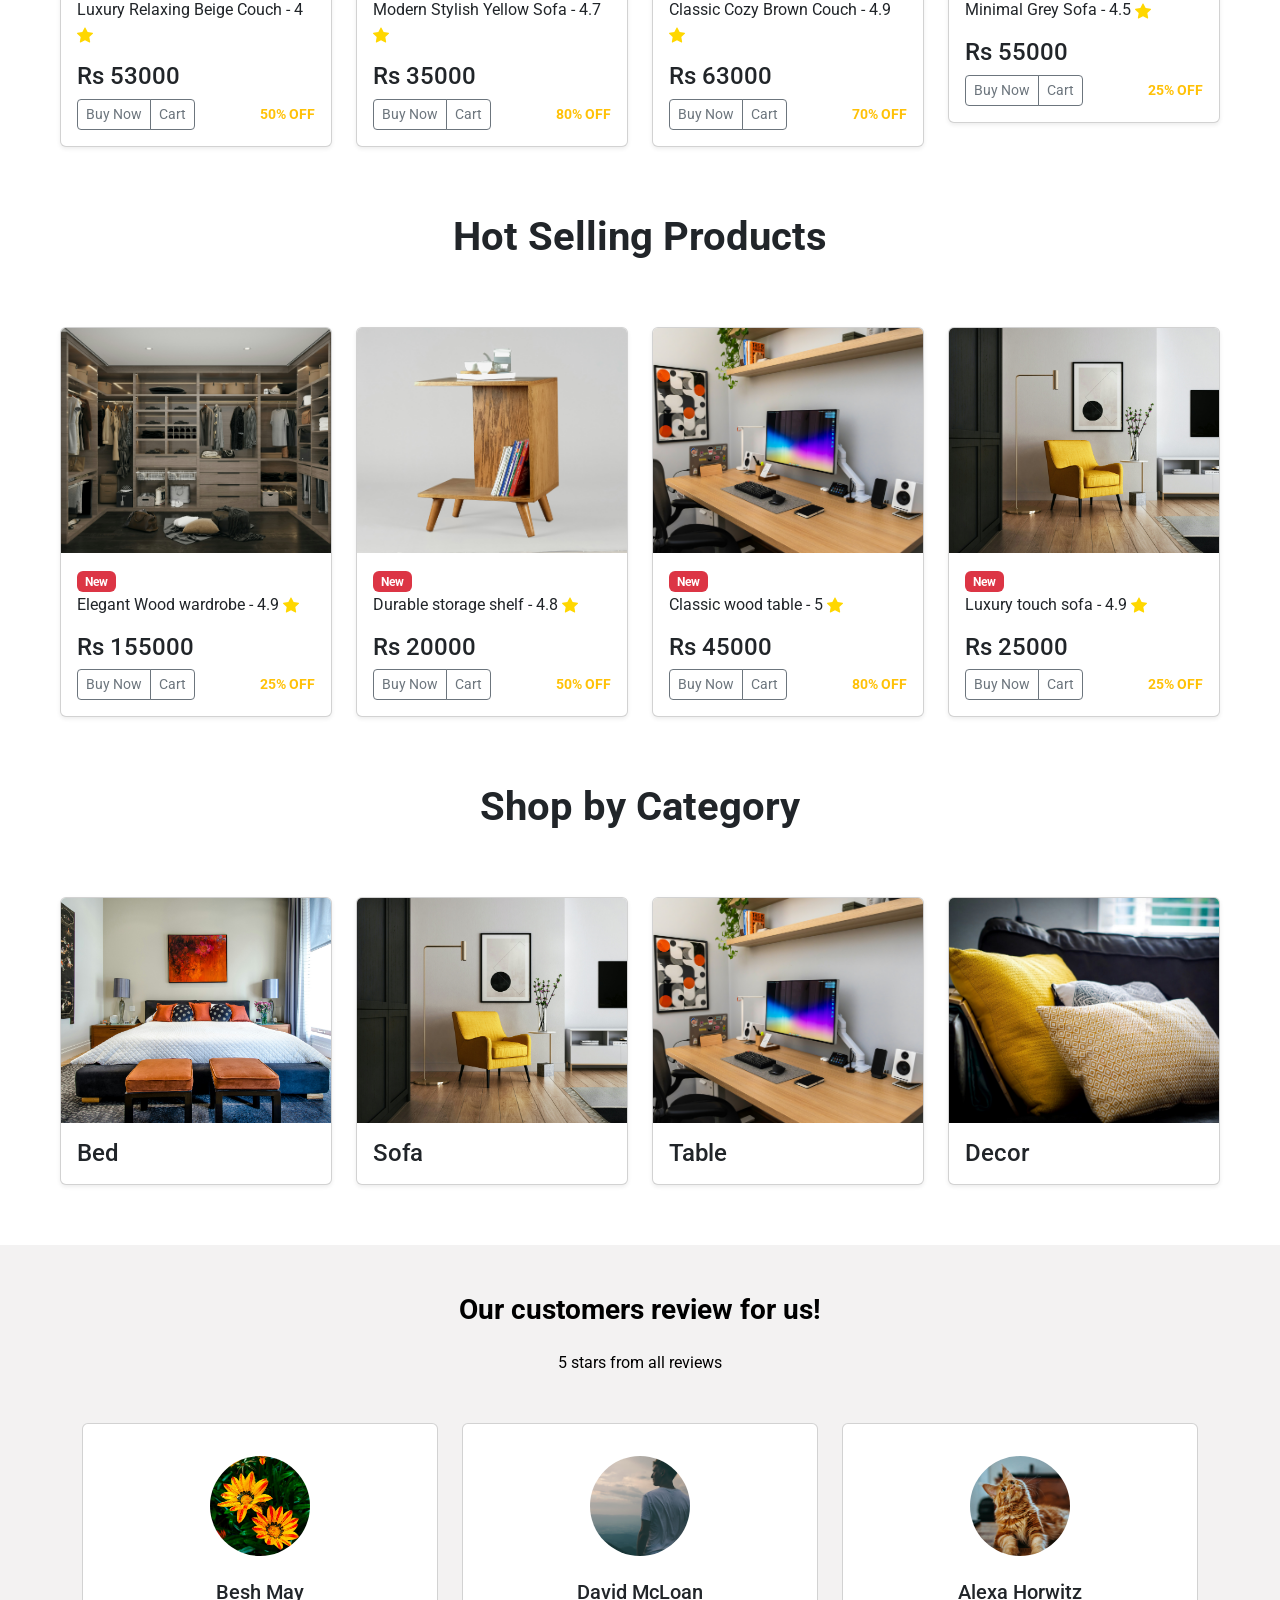
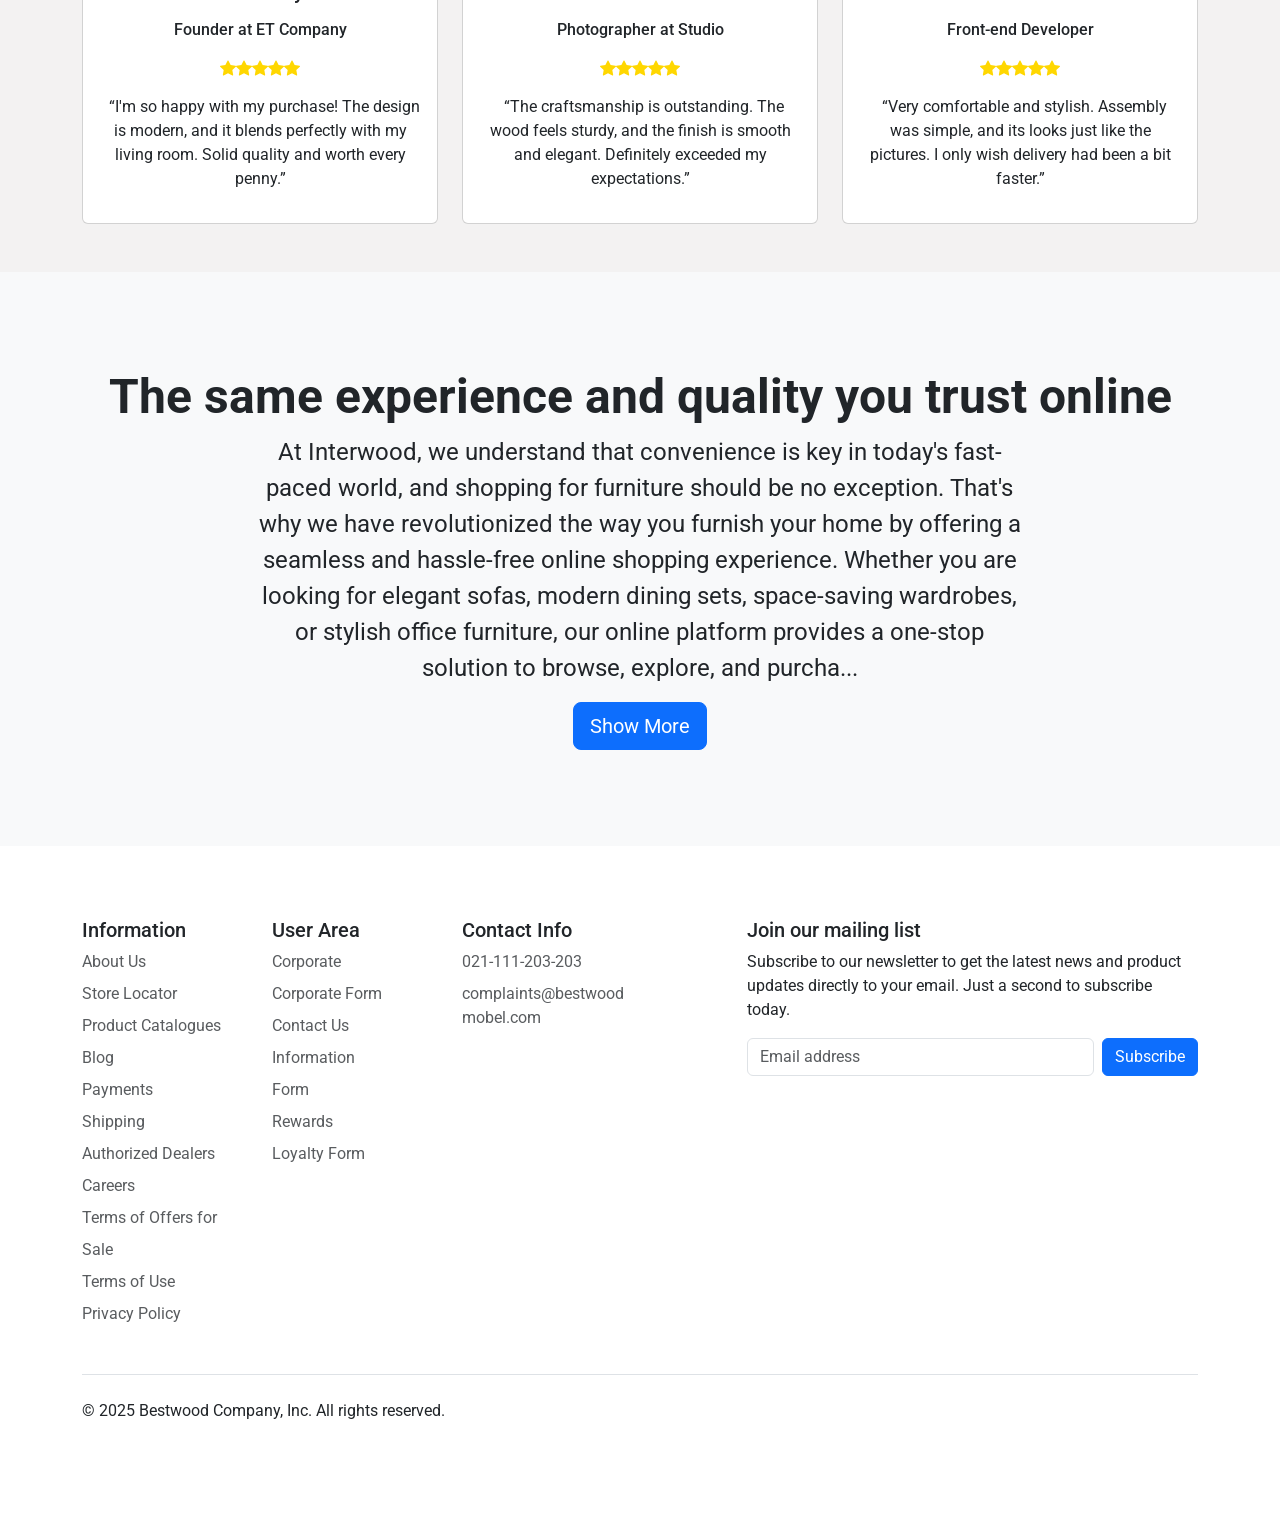
==== commit 36e7139a: "add" ====
--- a/bestwood.html
+++ b/bestwood.html
@@ -24,7 +24,7 @@
         <!--Navbar Section-->
         <nav class="navbar navbar-expand-lg bg-body-tertiary">
             <div class="container-fluid">
-                <a class="navbar-brand" href="index.html">
+                <a class="navbar-brand" href="bestwood.html">
                     <img class="logo-1" src="images/logo-bw (2).png">
                 </a>
                 <button
@@ -341,7 +341,7 @@
                         <a class="dropdown-item" href="Usercontact.html">
                             <img class="cart-icon" src="images/user.png">
                         </a>
-                        <a class="dropdown-item" href="checkout.html">
+                        <a class="dropdown-item" href="shoppingCart.html">
                     <img class="cart-icon" src="images/shopping-cart (1).png">
                         </a>
                         <div class=" js-cart-quantity"></div>
@@ -485,7 +485,7 @@
                             <div class="row row-cols-1 row-cols-sm-1  row-cols-md-2 row-cols-lg-2 row-cols-xl-4 g-4">
                                 <div class="col">
                                     <div class="card shadow-sm">
-                                        <img class="card-img-top img-fluid" src="images/products/bed-3.jpg" alt="">
+                                     <img class="card-img-top img-fluid" src="images/products/bed-3.jpg" alt="">
                                         <div class="card-body">
                                             <h4 class="card-text">Bed</h4>
                                         </div>
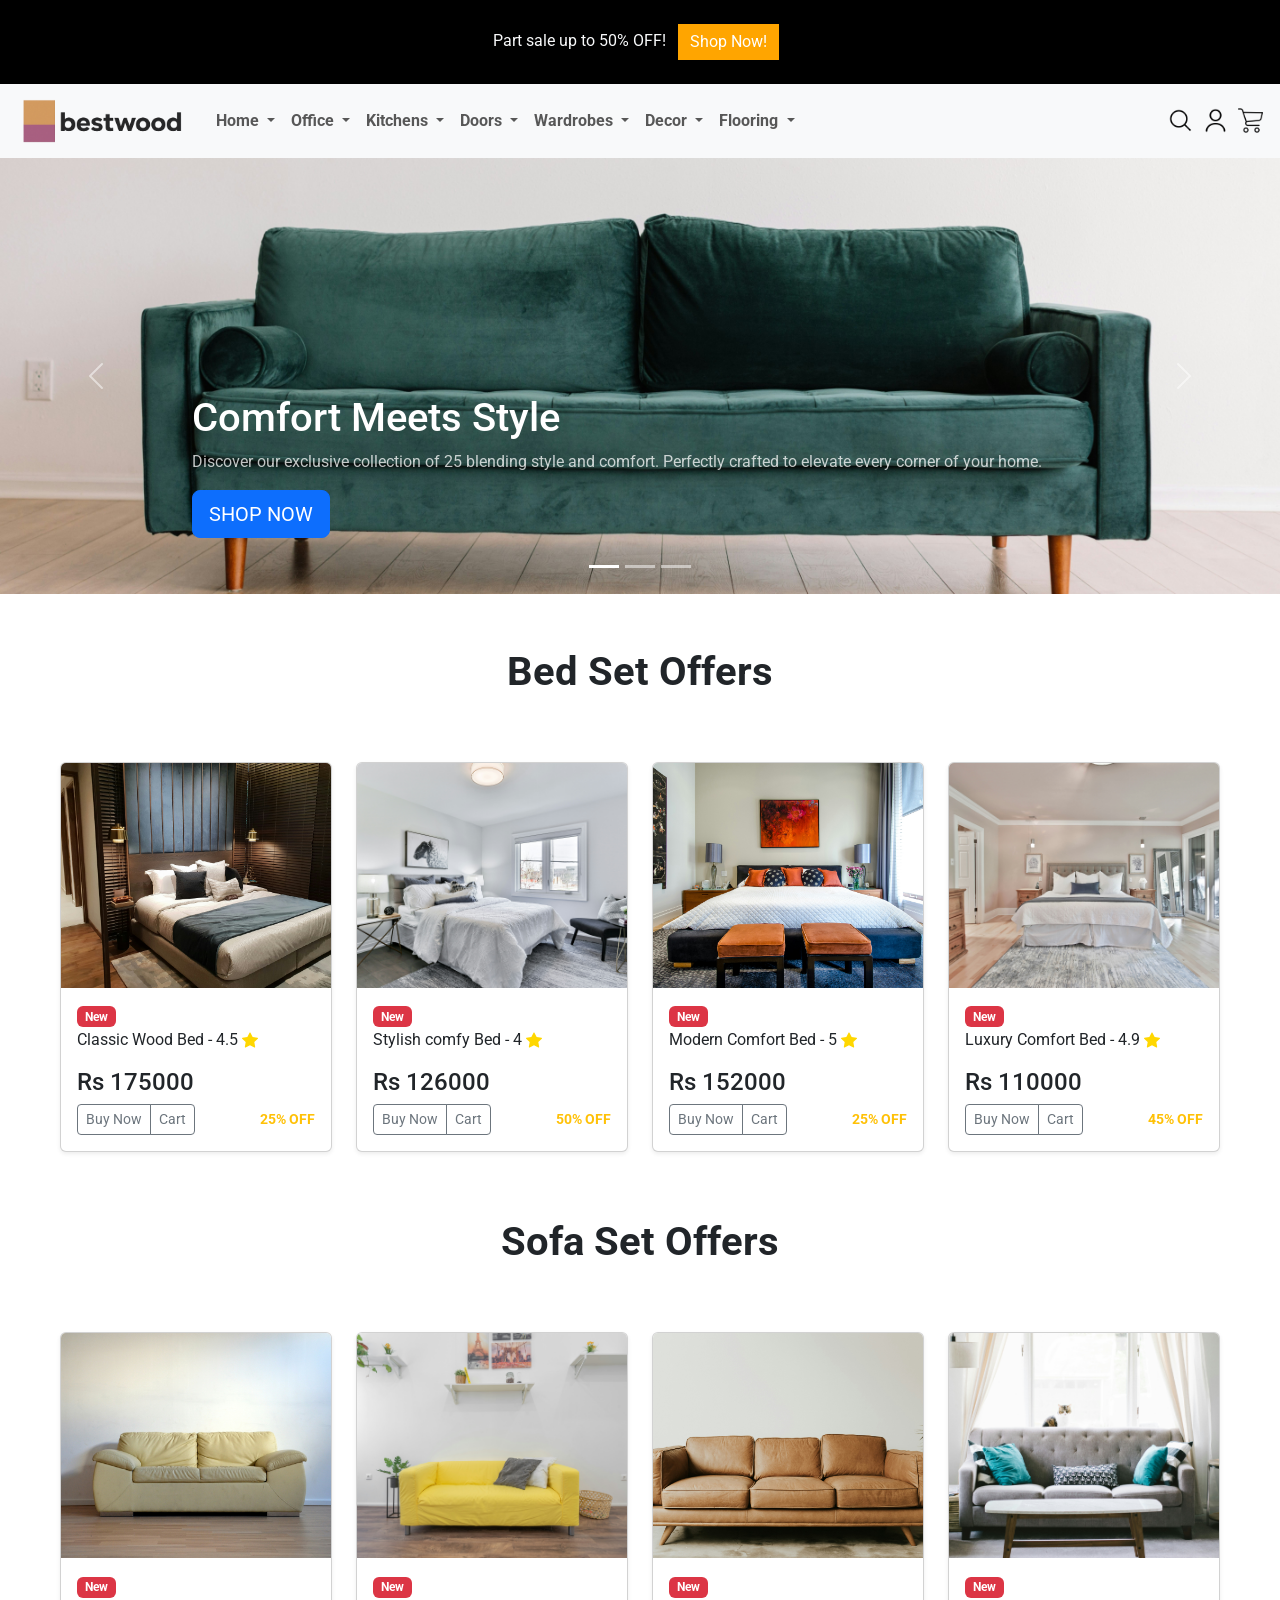
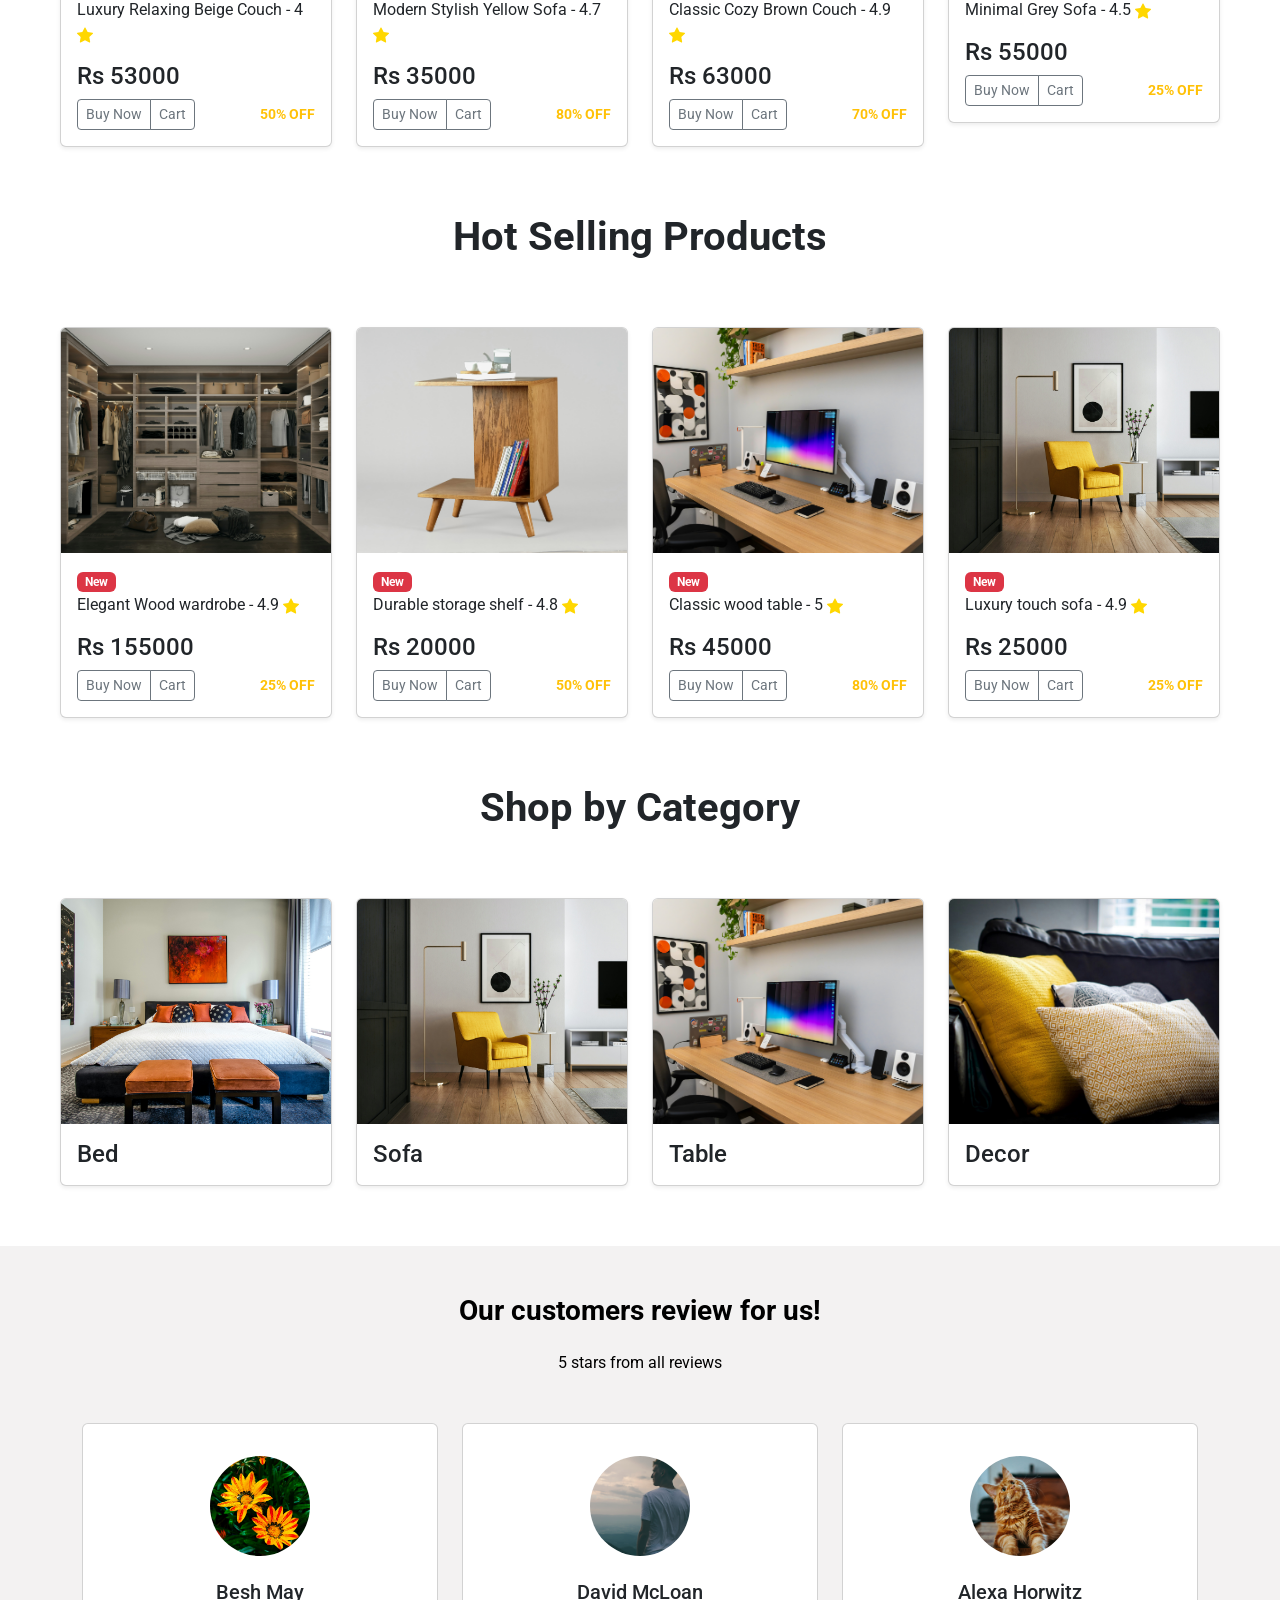
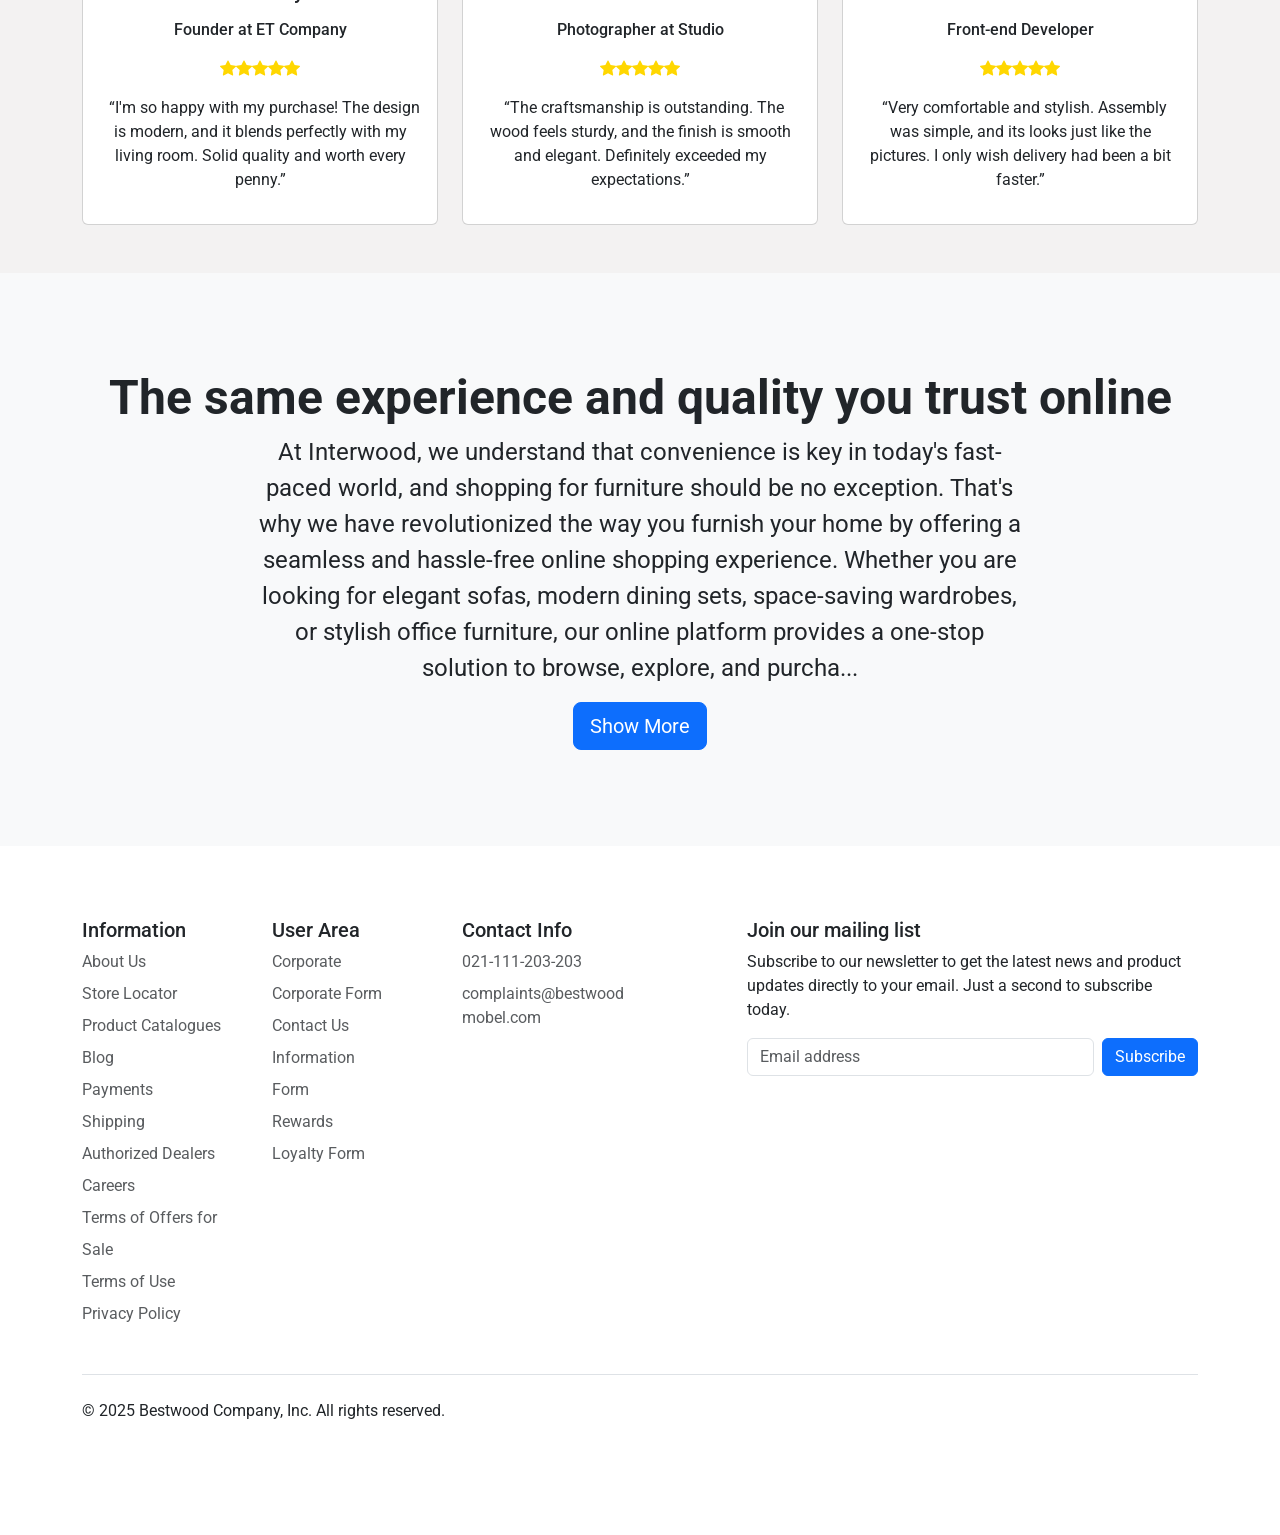
==== commit 5a1dd595: "add" ====
--- a/bestwood.html
+++ b/bestwood.html
@@ -342,7 +342,7 @@
                             <img class="cart-icon" src="images/user.png">
                         </a>
                         <a class="dropdown-item" href="shoppingCart.html">
-                    <img class="cart-icon" src="images/shopping-cart (1).png">
+                            <img class="cart-icon" src="images/shopping-cart (1).png">
                         </a>
                         <div class=" js-cart-quantity"></div>
                     </form>
@@ -461,22 +461,19 @@
         <div>
             <div class="fs-1 fw-bold text-center pt-5">Bed Set Offers</div>
             <div class="four-columns">
-                <div class="row row-cols-1 row-cols-sm-1  row-cols-md-2 row-cols-lg-2 row-cols-xl-4 g-4 js-products-bed">
-                </div>
+                <div class="row row-cols-1 row-cols-sm-1  row-cols-md-2 row-cols-lg-2 row-cols-xl-4 g-4 js-products-bed"></div>
             </div>
             <!--Sofa Section-->
             <div>
                 <div class="fs-1 fw-bold text-center ">Sofa Set Offers</div>
                 <div class="four-columns ">
-                    <div class="row row-cols-1 row-cols-sm-1  row-cols-md-2 row-cols-lg-2 row-cols-xl-4 g-4 js-products-sofa">            
-                    </div>
+                    <div class="row row-cols-1 row-cols-sm-1  row-cols-md-2 row-cols-lg-2 row-cols-xl-4 g-4 js-products-sofa"></div>
                 </div>
                 <!--Hot Selling Section-->
                 <div>
                     <div class="fs-1 fw-bold text-center ">Hot Selling Products</div>
                     <div class="four-columns ">
-                        <div class="row row-cols-1 row-cols-sm-1  row-cols-md-2 row-cols-lg-2 row-cols-xl-4 g-4 js-products-hot ">
-                        </div>
+                        <div class="row row-cols-1 row-cols-sm-1  row-cols-md-2 row-cols-lg-2 row-cols-xl-4 g-4 js-products-hot "></div>
                     </div>
                     <!--Category Section-->
                     <div>
@@ -485,7 +482,7 @@
                             <div class="row row-cols-1 row-cols-sm-1  row-cols-md-2 row-cols-lg-2 row-cols-xl-4 g-4">
                                 <div class="col">
                                     <div class="card shadow-sm">
-                                     <img class="card-img-top img-fluid" src="images/products/bed-3.jpg" alt="">
+                                        <img class="card-img-top img-fluid" src="images/products/bed-3.jpg" alt="">
                                         <div class="card-body">
                                             <h4 class="card-text">Bed</h4>
                                         </div>
@@ -911,7 +908,6 @@
                                 </div>
                             </footer>
                         </div>
-                        
                         <script src="scripts/bestwood.js" type="module"></script>
                         <script src="https://cdn.jsdelivr.net/npm/bootstrap@5.3.8/dist/js/bootstrap.bundle.min.js" integrity="sha384-FKyoEForCGlyvwx9Hj09JcYn3nv7wiPVlz7YYwJrWVcXK/BmnVDxM+D2scQbITxI" crossorigin="anonymous"></script>
                     </body>
